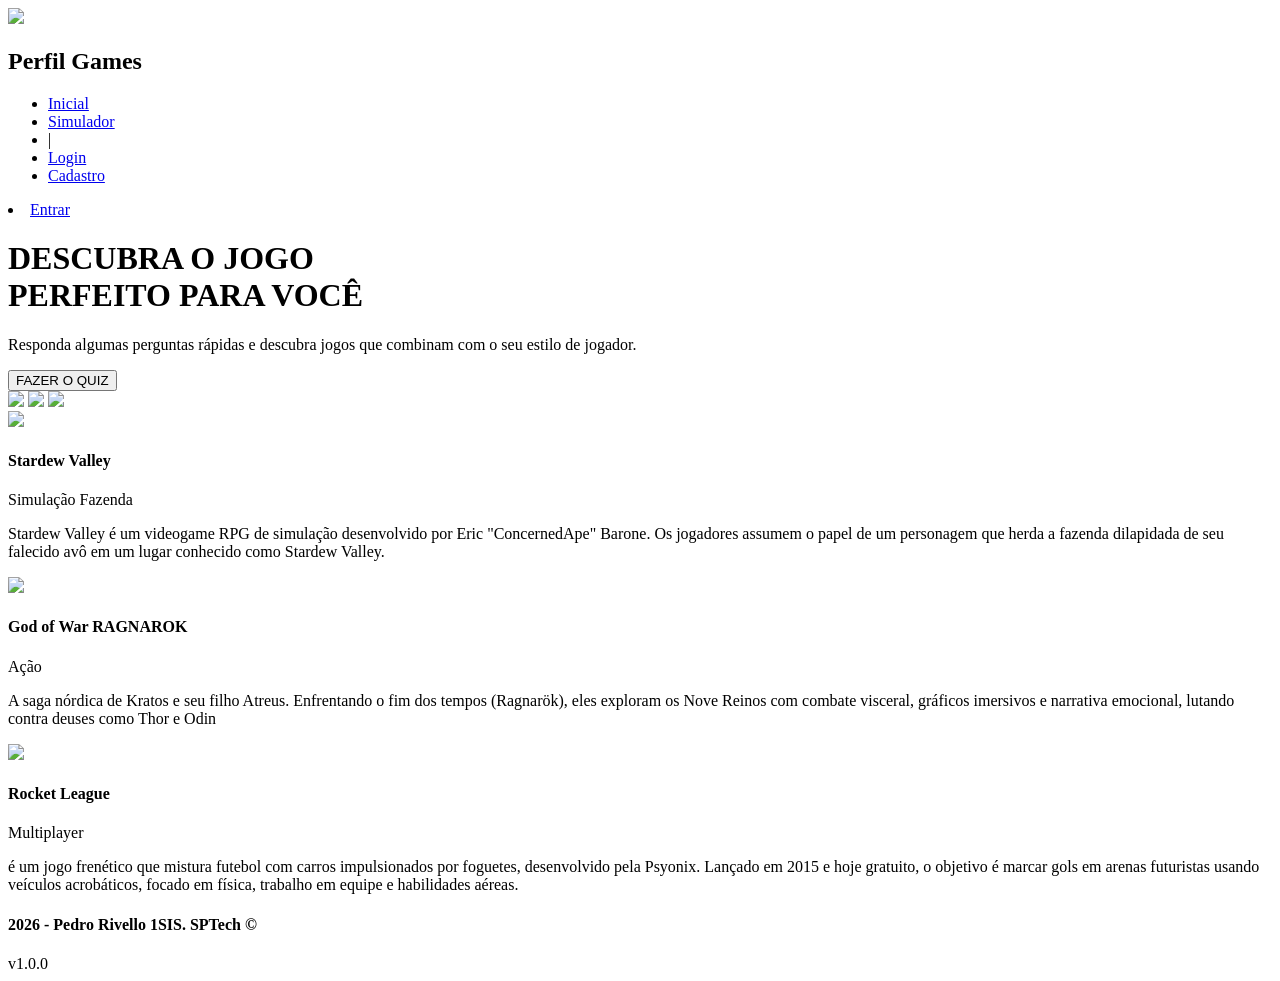
==== HTML/index.html @ fb6d1446 "Primeiro commit projeto individual" ====
<!DOCTYPE html>
<html lang="en">

<head>
  <meta charset="UTF-8">
  <meta http-equiv="X-UA-Compatible" content="IE=edge">
  <meta name="viewport" content="width=device-width, initial-scale=1.0">

  <title>Projeot Individual</title>

  <script src="./js/sessao.js"></script>

  <link rel="stylesheet" href="/Projeto-individual/CSS/estilo.css">
  <link rel="icon" href="/Projeto-individual/assets/icon/favicon2.ico">
  <link rel="preconnect" href="https://fonts.gstatic.com">
</head>

<body>
  <div class="header">
    <div class="container">
      <div class="boxes">
        <div class="box">
          <img src="/Projeto-individual/assets/imgs/Logo-gamesPerfilColor.png">
        </div>
      </div>
      <div class="container">
        <h2 class="titulo">Perfil <span>Games</span></h2>
      
      <div class="container-bttn">
        <ul class="navbar">
          <li class="agora">
            <a href="/Projeto-individual/HTML/index.html">Inicial</a>
          </li>
          <li>
            <a href="/Projeto-individual/HTML/simulador.html">Simulador</a>
          </li>
          <li>|</li>
          <li>
            <a href="/Projeto-individual/HTML/login.html">Login</a>
          </li>
          <li>
            <a href="/Projeto-individual/HTML/cadastro.html">Cadastro</a>
          </li>
        </ul>
      </div>
      <li class="botton">
        <a href="Entrar">Entrar</a>
      </li>
      </div>
    </div>
  </div>
  <div class="boxes">
    <div class="box">

<div class="banner">
  <div class="banner-content">

    <!-- TEXTO -->
    <div class="texto">
      <h1>
        DESCUBRA O JOGO <br>
        PERFEITO <span>PARA VOCÊ</span>
      </h1>

      <p>
        Responda algumas perguntas rápidas e descubra jogos que combinam com o seu estilo de jogador.
      </p>

      <button class="btn-quiz">FAZER O QUIZ</button>
    </div>

    <!-- IMAGENS -->
    <div class="cards">
      <img src="/Projeto-individual/assets/imgs/Minecraft_capa.png" class="card c1">
      <img src="/Projeto-individual/assets/imgs/lol.jpg" class="card c2">
      <img src="/Projeto-individual/assets/imgs/cs2.webp" class="card c3">
    </div>

  </div>
</div>
    </div>
  </div>
  <div class="social">
    <div class="container">
      <div class="boxes">
        <div class="box">
          <img src="/Projeto-individual/assets/imgs/stardew.jpg">
          <h4>Stardew Valley</h4>
          <span class="tag">Simulação Fazenda</span>
          <p>Stardew Valley é um videogame RPG de simulação desenvolvido por Eric "ConcernedApe" Barone. 
            Os jogadores assumem o papel de um personagem que herda a fazenda dilapidada de seu falecido avô em um lugar conhecido como Stardew Valley.</p>
        </div>
        <div class="box">
          <img src="/Projeto-individual/assets/imgs/GodOfWar.webp">
          <h4>God of War RAGNAROK</h4>
          <span class="tag">Ação</span>
          <p>A saga nórdica de Kratos e seu filho Atreus. Enfrentando o fim dos tempos (Ragnarök), 
            eles exploram os Nove Reinos com combate visceral, gráficos imersivos e narrativa emocional, 
            lutando contra deuses como Thor e Odin</p>
        </div>
        <div class="box">
          <img src="/Projeto-individual/assets/imgs/Rocket League.jpg">
          <h4>Rocket League</h4>
          <span class="tag">Multiplayer</span>
          <p>é um jogo frenético que mistura futebol com carros impulsionados por foguetes, desenvolvido pela Psyonix. Lançado em 2015 e hoje gratuito,
             o objetivo é marcar gols em arenas futuristas usando veículos acrobáticos, focado em física, trabalho em equipe e habilidades aéreas.</p>
        </div>
      </div>
    </div>
  </div>

  <div class="footer">
    <div class="container">
      <h4>2026 - Pedro Rivello 1SIS. SPTech &copy;</h4>
      <span class="version">v1.0.0</span>
    </div>
  </div>
</body>

</html>
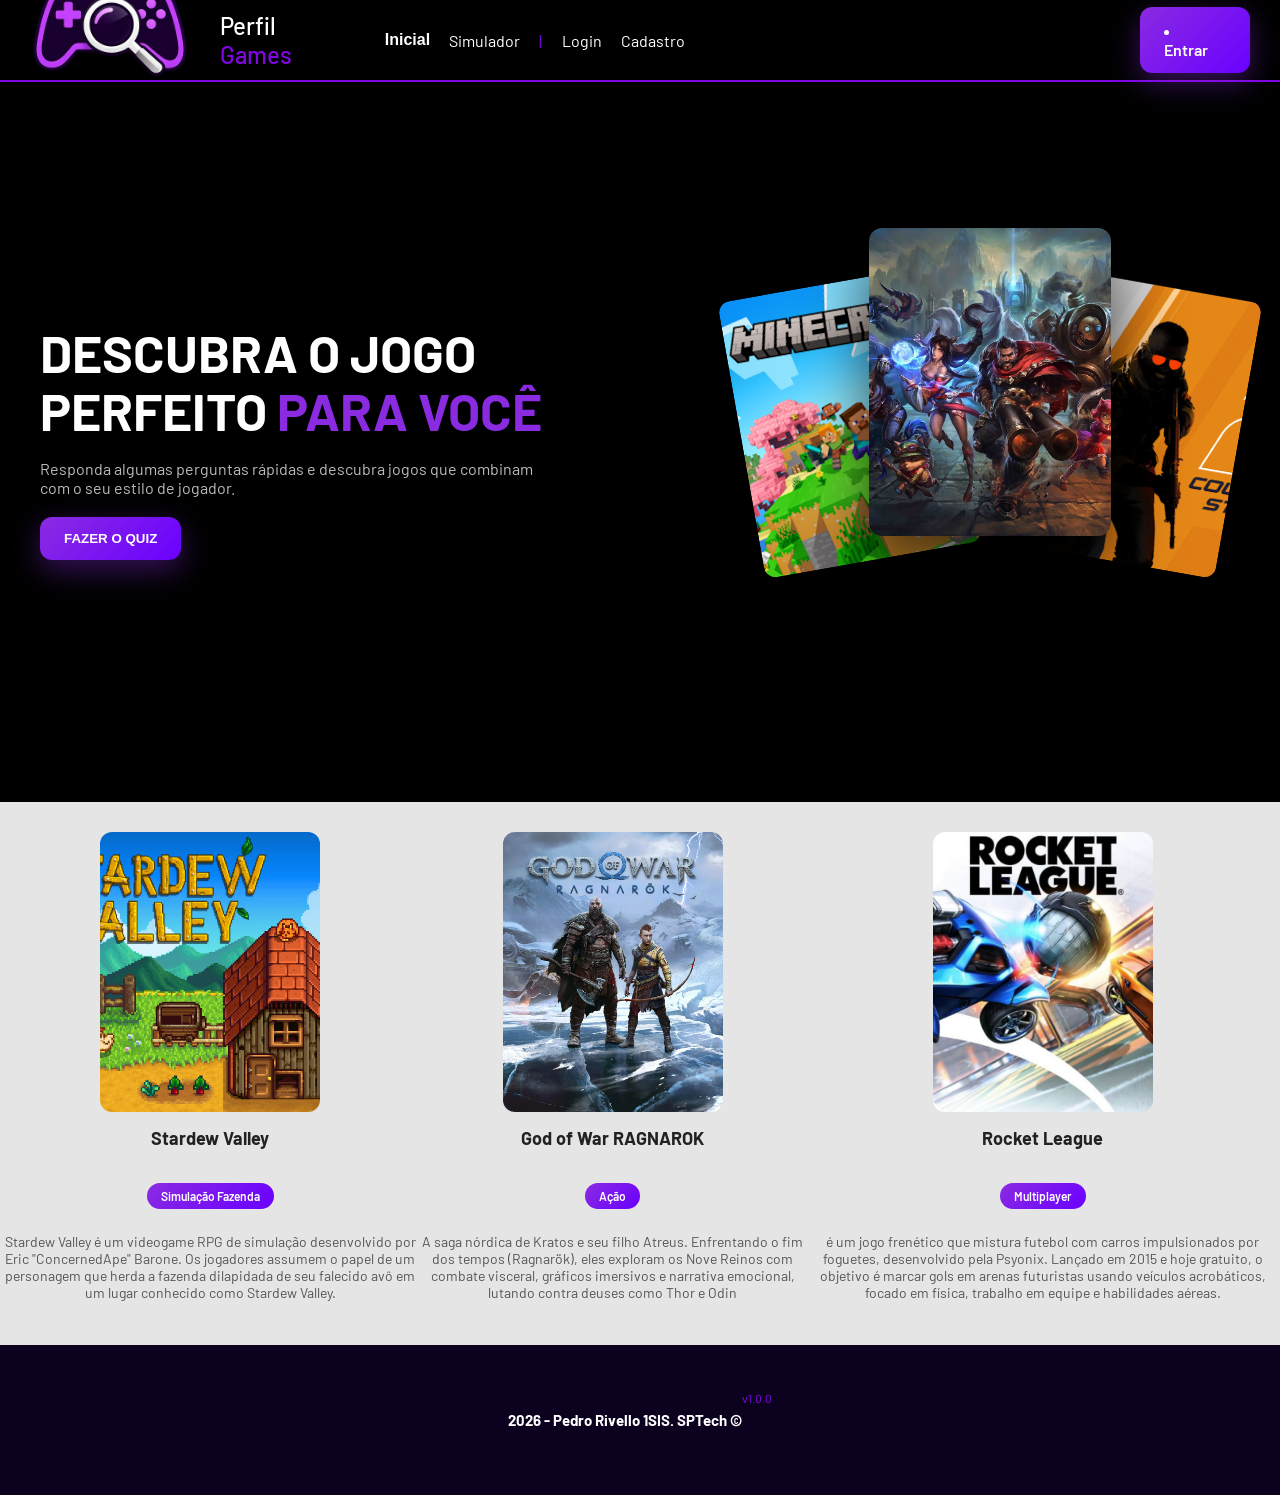
==== commit 80cb04d6: "Alteração no endereçamento" ====
--- a/HTML/index.html
+++ b/HTML/index.html
@@ -8,10 +8,10 @@
 
   <title>Projeot Individual</title>
 
-  <script src="./js/sessao.js"></script>
+  <script src="../js/sessao.js"></script>
 
-  <link rel="stylesheet" href="/Projeto-individual/CSS/estilo.css">
-  <link rel="icon" href="/Projeto-individual/assets/icon/favicon2.ico">
+  <link rel="stylesheet" href="../CSS/estilo.css">
+  <link rel="icon" href="../assets/icon/favicon2.png">
   <link rel="preconnect" href="https://fonts.gstatic.com">
 </head>
 
@@ -20,7 +20,7 @@
     <div class="container">
       <div class="boxes">
         <div class="box">
-          <img src="/Projeto-individual/assets/imgs/Logo-gamesPerfilColor.png">
+          <img src="../assets/imgs/Logo-gamesPerfilColor.png">
         </div>
       </div>
       <div class="container">
@@ -29,17 +29,17 @@
       <div class="container-bttn">
         <ul class="navbar">
           <li class="agora">
-            <a href="/Projeto-individual/HTML/index.html">Inicial</a>
+            <a href="../HTML/index.html">Inicial</a>
           </li>
           <li>
-            <a href="/Projeto-individual/HTML/simulador.html">Simulador</a>
+            <a href="../HTML/simulador.html">Simulador</a>
           </li>
           <li>|</li>
           <li>
-            <a href="/Projeto-individual/HTML/login.html">Login</a>
+            <a href="../HTML/login.html">Login</a>
           </li>
           <li>
-            <a href="/Projeto-individual/HTML/cadastro.html">Cadastro</a>
+            <a href="../HTML/cadastro.html">Cadastro</a>
           </li>
         </ul>
       </div>
@@ -71,9 +71,9 @@
 
     <!-- IMAGENS -->
     <div class="cards">
-      <img src="/Projeto-individual/assets/imgs/Minecraft_capa.png" class="card c1">
-      <img src="/Projeto-individual/assets/imgs/lol.jpg" class="card c2">
-      <img src="/Projeto-individual/assets/imgs/cs2.webp" class="card c3">
+      <img src="../assets/imgs/Minecraft_capa.png" class="card c1">
+      <img src="../assets/imgs/lol.jpg" class="card c2">
+      <img src="../assets/imgs/cs2.webp" class="card c3">
     </div>
 
   </div>
@@ -84,14 +84,14 @@
     <div class="container">
       <div class="boxes">
         <div class="box">
-          <img src="/Projeto-individual/assets/imgs/stardew.jpg">
+          <img src="../assets/imgs/stardew.jpg">
           <h4>Stardew Valley</h4>
           <span class="tag">Simulação Fazenda</span>
           <p>Stardew Valley é um videogame RPG de simulação desenvolvido por Eric "ConcernedApe" Barone. 
             Os jogadores assumem o papel de um personagem que herda a fazenda dilapidada de seu falecido avô em um lugar conhecido como Stardew Valley.</p>
         </div>
         <div class="box">
-          <img src="/Projeto-individual/assets/imgs/GodOfWar.webp">
+          <img src="../assets/imgs/GodOfWar.webp">
           <h4>God of War RAGNAROK</h4>
           <span class="tag">Ação</span>
           <p>A saga nórdica de Kratos e seu filho Atreus. Enfrentando o fim dos tempos (Ragnarök), 
@@ -99,7 +99,7 @@
             lutando contra deuses como Thor e Odin</p>
         </div>
         <div class="box">
-          <img src="/Projeto-individual/assets/imgs/Rocket League.jpg">
+          <img src="../assets/imgs/Rocket League.jpg">
           <h4>Rocket League</h4>
           <span class="tag">Multiplayer</span>
           <p>é um jogo frenético que mistura futebol com carros impulsionados por foguetes, desenvolvido pela Psyonix. Lançado em 2015 e hoje gratuito,
--- a/CSS/estilo.css
+++ b/CSS/estilo.css
@@ -0,0 +1,622 @@
+@import url('https://fonts.googleapis.com/css2?family=Barlow:ital,wght@0,100;0,200;0,300;0,400;0,500;0,600;0,700;0,800;0,900;1,100;1,200;1,300;1,400;1,500;1,600;1,700;1,800;1,900&display=swap');
+
+body {
+  margin: 0;
+  padding: 0;
+  font-family: 'Barlow', 'Segoe UI', 'Segoe UI', Tahoma, Geneva, Verdana, sans-serif;
+  background-color: black;
+}
+
+:root {
+  --tamanho-header: 80px;
+  --tamanho-banner: calc(100vh - var(--tamanho-header) - var(--tamanho-footer) - 2px);
+  --tamanho-simulador: calc(100vh - var(--tamanho-header) - var(--tamanho-footer) - 2px);
+  --tamanho-login: calc(100vh - var(--tamanho-header) - var(--tamanho-footer) - 2px);
+  --tamanho-footer: 65px;
+}
+
+.hero {
+    background-image: url('/Projeto-individual/assets/imgs/fundoroxo.avif');
+
+    background-position: center;
+    height: 70vh;
+    display: flex;
+    flex-direction: column;
+    align-items: center;
+    justify-content: flex-end;
+    text-align: center;
+    padding-bottom: 40px;
+}
+
+.container {
+  display: flex;
+  width: 100%;
+  margin: auto;
+  padding-left: 0;
+}
+
+.container-bttn {
+  display: flex;
+  justify-content:space-between;
+  width: 80%;
+  align-items: center;
+ 
+}
+
+.botton{
+   padding: 14px 24px;
+  border: none;
+  background: linear-gradient(135deg, #8a2be2, #6a00ff);
+  color: white;
+  border-radius: 12px;
+  font-weight: 600;
+  cursor: pointer;
+  box-shadow: 0 10px 30px rgba(138,43,226,0.4);
+  transition: transform 0.1s ease;
+  transform-style: preserve-3d;
+  margin-right: 30px;
+}
+.botton ::after{
+  content: "";
+  position: absolute;
+  inset: 0;
+  border-radius: 12px;
+  background: radial-gradient(circle at center, rgba(255,255,255,0.3), transparent);
+  opacity: 0;
+  transition: 0.3s;
+}
+.botton :hover ::after{
+  opacity: 1;
+}
+
+
+.header {
+  height: var(--tamanho-header);
+  border-bottom: 2px solid rgb(128, 6, 228)
+}
+
+.header .container {
+  justify-content: space-between;
+  align-items: center;
+  height: 100%;
+}
+
+.header a {
+  text-decoration: none;
+  color: rgb(255, 255, 255);
+}
+
+.agora {
+  font-weight: 800;
+}
+
+.navbar {
+  width: 300px;
+  display: flex;
+  align-items: center;
+  justify-content: space-between;
+  list-style: none;
+  color: rgb(128, 6, 228)
+}
+
+.navbar .botton{
+  margin-left: auto;
+}
+
+.entrar{
+  padding: 10px 20px;
+    border: none;
+    background: rgb(128, 6, 228);
+    color: white;
+    border-radius: 10px;
+    cursor: pointer;
+    transition: background 0.25s, transform 0.25s, box-shadow 0.25s;
+    font-weight: 600;
+    font-size: 1rem;
+    letter-spacing: 0.4px;
+    box-shadow: 0 4px 20px rgba(249, 115, 22, 0.35);
+    transform: translateY(-3px);
+    margin-right: 50px;
+}
+
+.titulo {
+  color: #ffffff;
+  width: fit-content;
+  font-weight: 500;
+}
+
+.header h1 {
+  margin: 0;
+}
+
+/* BANNER */
+
+.banner {
+  height: 80vh;
+  background: url('/Projeto-individual/assets/imgs/fundoroxo.avif') center/cover no-repeat;
+  display: flex;
+  align-items: center;
+  width: 100%;
+  color: #fff;
+}
+
+.banner-content {
+  width: 100%;
+  max-width: 1200px;
+  margin: auto;
+  display: flex;
+  justify-content: space-between;
+  align-items: center;
+}
+
+.banner .container {
+  justify-content: center;
+  align-items: center;
+  height: 100%;
+}
+.banner .container {
+  display: flex;
+  flex-direction: column;
+  align-items: flex-start;
+  text-align: left;
+  margin-left: 150px;
+}
+
+.banner .container p {
+  width: 50%;
+  margin: 0;
+  padding: 0;
+  font-size: 36px;
+}
+
+.banner .container span {
+  font-weight: 800;
+}
+
+/* MISSÃO VISÃO VALORES */
+
+.social {
+  background-color: #e5e5e5;
+  display: flex;
+}
+
+.social .container {
+  justify-content: center;
+}
+
+.box .boxes{
+  width: 80px;
+}
+
+.box img {
+  width: 220px;
+  height: 280px;
+  object-fit: cover;
+  border-radius: 12px;
+  transition: 0.3s;
+}
+
+.box h4 {
+  margin-top: 15px;
+  font-size: 18px;
+  color: #222;
+}
+
+.box p {
+  font-size: 14px;
+  color: #555;
+}
+
+.box .jogos img {
+  width: 200px;
+}
+
+.social .container .boxes {
+  display: flex;
+  justify-content: space-between;
+  width: 100%;
+  padding: 30px 0;
+}
+
+.social p {
+  text-align: center;
+}
+
+.box {
+  display: flex;
+  flex-direction: column;
+  align-items: center;
+}
+
+/* FOOTER */
+
+.footer {
+  background-color: #0d0120;
+  height: 150px;
+  color: #fff;
+  display: flex;
+  font-size: 15px;
+}
+
+.footer .container {
+  justify-content: center;
+  text-align: center;
+}
+
+.footer .container .version {
+  font-size: 12px;
+}
+
+/* LOGIN */
+
+.login {
+  height: var(--tamanho-login);
+  background-image: url('/Projeto-individual/assets/imgs/fundoroxo.avif');
+  background-size: cover;
+}
+
+.login .container {
+  justify-content: center;
+  align-items: center;
+  height: 100%;
+}
+
+.card h2 {
+  margin: 0;
+  font-size: 30px;
+}
+.cards {
+  position: relative;
+  width: 500px;
+  height: 400px;
+}
+
+.card {
+  position: absolute;
+  width: 300px;
+  height: 500px;
+  object-fit: cover;
+  border-radius: 20px;
+  box-shadow: 0 25px 60px rgba(0,0,0,0.7);
+  transition: 0.3s;
+  color: rgb(255, 255, 255);
+  align-items: center;
+}
+.card:hover {
+  transform: scale(1.15) rotate(0deg);
+  z-index: 3;
+}
+
+.card-img img {
+  width: 100%;
+  height: 100%;
+  object-fit: cover;
+  display: block;
+}
+
+.card-img:hover {
+  transform: scale(1.15) rotate(0deg);
+  z-index: 3;
+}
+
+.card-img {
+  width: 240px;
+  height: 300px;
+  object-fit: cover;
+  border-radius: 18px;
+  box-shadow: 0 20px 50px rgba(0,0,0,0.7);
+  transition: 0.3s;
+}
+
+.formulario {
+  display: flex;
+  height: 90%;
+  width: 80%;
+  justify-content: space-around;
+  flex-direction: column;
+  align-items: center; 
+  margin-left: 30px;
+}
+
+.formulario span {
+  font-size: 15px;
+  font-weight: 800;
+}
+
+.formulario input {
+  border: 2px solid #32b9cd;
+  text-align: center;
+  border-radius: 10px;
+  margin: 0;
+}
+
+.formulario select {
+  border: 2px solid #32b9cd;
+  background-color: white;
+  color: gray;
+  height: 36px;
+  text-align: center;
+  border-radius: 10px;
+  margin: 0;
+}
+
+.campo {
+  display: flex;
+  flex-direction: column;
+  justify-content: start;
+  padding: 5px 0;
+}
+
+.botao {
+  cursor: pointer;
+  font-family: "Barlow", sans-serif;
+  border: 0;
+  border-radius: 5px;
+  font-weight: 600;
+  font-size: 18px;
+  color: #fff;
+  background-color: #ED145B;
+  width: 120px;
+  height: 30px;
+  align-self: center;
+  margin-top: 20px;
+}
+
+.loading-div {
+  width: 50px;
+  display: none;
+}
+
+.loading-div img {
+  height: 50px;
+  width: 50px;
+}
+
+#div_erros_login {
+  display: none
+}
+
+/* FORMULARIO */
+
+.alerta_erro{
+  display: flex;
+  justify-content: flex-end;
+}
+
+.card_erro {
+  display: none;
+  background-color: #fff;
+  color: black;
+  width: 230px;
+  position: fixed;
+  border-radius: 4px;
+  border: #ED145B 3px solid;
+  padding: 10px;
+  margin-right: 10%;
+}
+
+.card_erro #mensagem_erro{
+  font-weight: 500;
+  font-size: 20px;
+}
+
+.formulario .tipo_campo {
+  font-size: 20px;
+  font-weight: 600 !important;
+}
+
+.formulario {
+  display: flex;
+  flex-direction: column;
+  
+}
+
+input {
+  margin-bottom: 10px;
+  border: 2px solid #32b9cd;
+  padding: 10px;
+  text-align: center;
+  border-radius: 10px;
+}
+
+.btn {
+  font-family: "Barlow", sans-serif;
+  border: 0;
+  border-radius: 5px;
+  font-weight: 600;
+  font-size: 18px;
+  padding: 10px 15px;
+  color: white;
+  background-color: #ED145B;
+  width: 120px;
+  align-self: center;
+  margin-top: 5px;
+}
+
+.loading-div {
+  width: 50px;
+  margin: auto;
+  display: none;
+}
+
+.loading-div img {
+  height: 50px;
+  width: 50px;
+}
+
+/* SIMULADOR */
+
+.simulador {
+  color: white;
+}
+
+.simulador .container {
+  flex-direction: column;
+  overflow: scroll; 
+  height: var(--tamanho-simulador);
+}
+
+/* ALERTA */
+
+#alerta {
+  position: absolute;
+  right: 0;
+  bottom: 0;
+}
+
+.mensagem-alarme {
+  background-color: white;
+  border-radius: 5px;
+  width: 300px;
+  height: 80px;
+  margin: 10px;
+  padding: 10px 0;
+  display: flex;
+  justify-content: space-evenly;
+  align-items: center;
+}
+
+.mensagem-alarme h3 {
+  font-size: 14px;
+  margin: 0;
+}
+
+.mensagem-alarme .informacao {
+  width: 66%;
+}
+
+.alarme-sino {
+  width: 48px;
+  height: 48px;
+  animation-name: bell;
+  animation-duration: 4s;
+  background-image: url('https://cdn-icons-png.flaticon.com/512/1157/1157000.png');
+  background-size: cover;
+  animation-iteration-count: infinite;
+}
+
+@keyframes bell {
+  0%   {transform: rotate(25deg)}
+  25%  {transform: rotate(-25deg)}
+  50%  {transform: rotate(25deg)}
+  75%  {transform: rotate(-25deg)}
+  100% {transform: rotate(25deg)}
+}
+span{
+  color: rgb(128, 6, 228);
+}
+
+
+.subtitulo-banner {
+  margin-top: 10px;
+  color: #696e6e;
+  align-items: flex-start;
+}
+.banner .botton{
+  padding: 10px 20px;
+    border: none;
+    background: rgb(128, 6, 228);
+    color: white;
+    border-radius: 10px;
+    cursor: pointer;
+    transition: background 0.25s, transform 0.25s, box-shadow 0.25s;
+    font-weight: 600;
+    font-size: 1rem;
+    letter-spacing: 0.4px;
+    box-shadow: 0 4px 20px rgba(249, 115, 22, 0.35);
+    transform: translateY(-3px);
+}
+
+.imagens-banner {
+  position: absolute;
+  right: 80px;
+  top: 50%;
+  transform: translateY(-50%);
+  display: flex;
+  align-items: center;
+}
+
+
+.c1 {
+  left: 0;
+  top: 40px;
+  transform: rotate(-10deg);
+  z-index: 1;
+}
+.c2 {
+  left: 140px;
+  top: 0;
+  transform: scale(1.1);
+  z-index: 2;
+}
+
+/* DIREITA */
+.c3 {
+  left: 280px;
+  top: 40px;
+  transform: rotate(10deg);
+  z-index: 1;
+}
+
+.img1, .img3 {
+  opacity: 0.95;
+}
+
+
+.texto {
+  max-width: 520px;
+  color: white;
+}
+
+.texto h1 {
+  font-size: 52px;
+  line-height: 1.1;
+  margin: 0;
+}
+
+.texto span {
+  color: #8a2be2;
+}
+
+.texto p {
+  margin: 20px 0;
+  color: #bcbcbc;
+  font-size: 16px;
+}
+.btn-quiz {
+  padding: 14px 24px;
+  border: none;
+  background: linear-gradient(135deg, #8a2be2, #6a00ff);
+  color: white;
+  border-radius: 12px;
+  font-weight: 600;
+  cursor: pointer;
+  box-shadow: 0 10px 30px rgba(138,43,226,0.4);
+  transition: transform 0.1s ease;
+  transform-style: preserve-3d;
+}
+
+.btn-quiz::after {
+  content: "";
+  position: absolute;
+  inset: 0;
+  border-radius: 12px;
+  background: radial-gradient(circle at center, rgba(255,255,255,0.3), transparent);
+  opacity: 0;
+  transition: 0.3s;
+}
+
+.btn-quiz:hover::after {
+  opacity: 1;
+}
+
+.tag {
+  display: inline-block;
+  margin: 10px 0;
+  padding: 6px 14px;
+  background: linear-gradient(135deg, #8a2be2, #6a00ff);
+  color: white;
+  border-radius: 20px;
+  font-size: 12px;
+  font-weight: 600;
+}
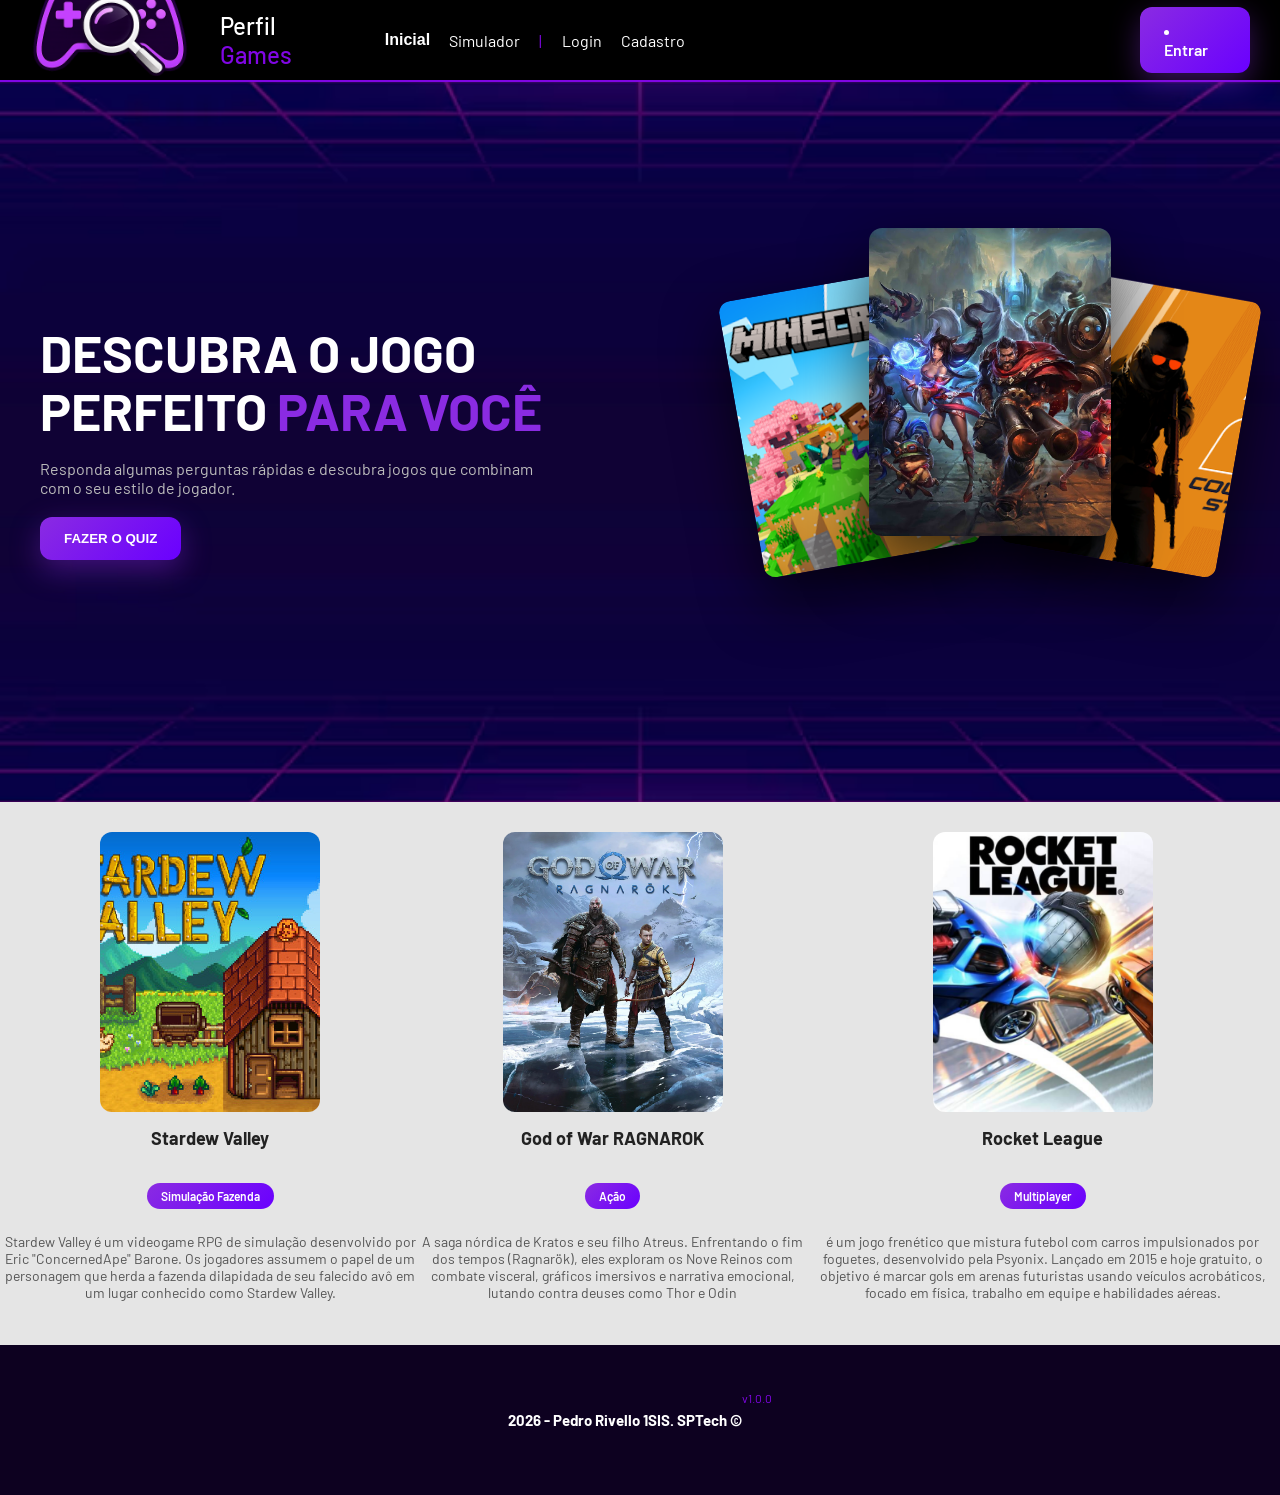
==== commit 89af8d3a: "Alteração CSS" ====
--- a/HTML/index.html
+++ b/HTML/index.html
@@ -6,12 +6,12 @@
   <meta http-equiv="X-UA-Compatible" content="IE=edge">
   <meta name="viewport" content="width=device-width, initial-scale=1.0">
 
-  <title>Projeot Individual</title>
+  <title>Projeto Individual</title>
 
   <script src="../js/sessao.js"></script>
 
   <link rel="stylesheet" href="../CSS/estilo.css">
-  <link rel="icon" href="../assets/icon/favicon2.png">
+  <link rel="icon" href="../assets/imgs/Logo-gamesPerfil.png">
   <link rel="preconnect" href="https://fonts.gstatic.com">
 </head>
 
--- a/CSS/estilo.css
+++ b/CSS/estilo.css
@@ -16,7 +16,7 @@
 }
 
 .hero {
-    background-image: url('/Projeto-individual/assets/imgs/fundoroxo.avif');
+    background-image: url('../assets/imgs/fundoroxo.avif');
 
     background-position: center;
     height: 70vh;
@@ -133,7 +133,7 @@
 
 .banner {
   height: 80vh;
-  background: url('/Projeto-individual/assets/imgs/fundoroxo.avif') center/cover no-repeat;
+  background: url('../assets/imgs/fundoroxo.avif') center/cover no-repeat;
   display: flex;
   align-items: center;
   width: 100%;
@@ -251,7 +251,7 @@
 
 .login {
   height: var(--tamanho-login);
-  background-image: url('/Projeto-individual/assets/imgs/fundoroxo.avif');
+  background-image: url('../assets/imgs/fundoroxo.avif');
   background-size: cover;
 }
 
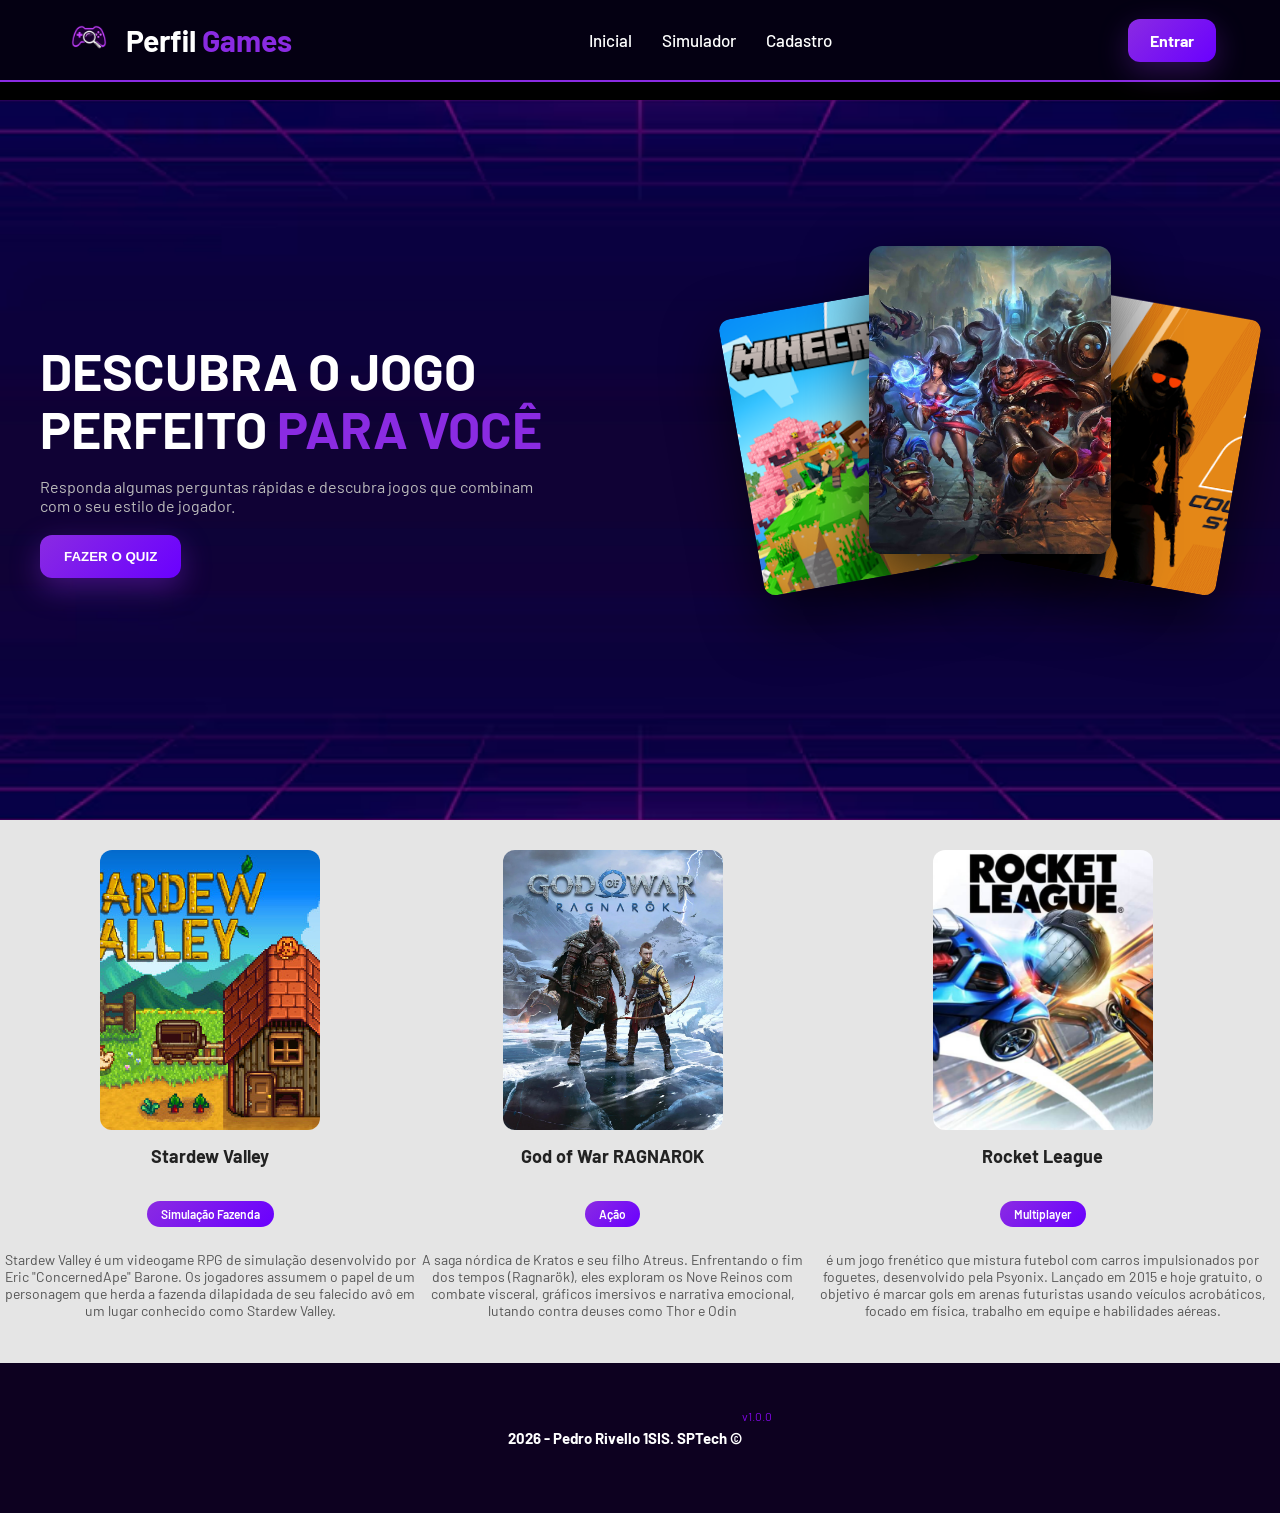
==== commit c6b8ffc9: "Inserção e costumizacao do quiz e ajuste no HEADER" ====
--- a/HTML/index.html
+++ b/HTML/index.html
@@ -16,39 +16,32 @@
 </head>
 
 <body>
-  <div class="header">
+ <div class="header">
     <div class="container">
-      <div class="boxes">
-        <div class="box">
-          <img src="../assets/imgs/Logo-gamesPerfilColor.png">
+
+        <div class="logo-area">
+            <img src="../assets/imgs/Logo-gamesPerfilColor.png">
+
+            <h2 class="titulo">
+                Perfil <span>Games</span>
+            </h2>
         </div>
-      </div>
-      <div class="container">
-        <h2 class="titulo">Perfil <span>Games</span></h2>
-      
-      <div class="container-bttn">
         <ul class="navbar">
-          <li class="agora">
-            <a href="../HTML/index.html">Inicial</a>
-          </li>
-          <li>
-            <a href="../HTML/simulador.html">Simulador</a>
-          </li>
-          <li>|</li>
-          <li>
-            <a href="../HTML/login.html">Login</a>
-          </li>
-          <li>
-            <a href="../HTML/cadastro.html">Cadastro</a>
-          </li>
+            <li>
+                <a href="../HTML/index.html">Inicial</a>
+            </li>
+            <li>
+                <a href="../HTML/simulador.html">Simulador</a>
+            </li>
+            <li>
+                <a href="../HTML/cadastro.html">Cadastro</a>
+            </li>
         </ul>
-      </div>
-      <li class="botton">
-        <a href="Entrar">Entrar</a>
-      </li>
-      </div>
+        <a href="../HTML/login.html" class="btn-header">
+            Entrar
+        </a>
     </div>
-  </div>
+</div>
   <div class="boxes">
     <div class="box">
 
@@ -66,7 +59,7 @@
         Responda algumas perguntas rápidas e descubra jogos que combinam com o seu estilo de jogador.
       </p>
 
-      <button class="btn-quiz">FAZER O QUIZ</button>
+      <a href="../HTML/Quiz.html"><button class="btn-quiz">FAZER O QUIZ</button></a>
     </div>
 
     <!-- IMAGENS -->
--- a/CSS/estilo.css
+++ b/CSS/estilo.css
@@ -5,6 +5,7 @@
   padding: 0;
   font-family: 'Barlow', 'Segoe UI', 'Segoe UI', Tahoma, Geneva, Verdana, sans-serif;
   background-color: black;
+  padding-top: 100px;
 }
 
 :root {
@@ -71,14 +72,35 @@
 
 
 .header {
-  height: var(--tamanho-header);
-  border-bottom: 2px solid rgb(128, 6, 228)
+    width: 100%;
+    height: 80px;
+    border-bottom: 2px solid #8a2be2;
+    background: rgba(5, 0, 20, 0.95);
+    backdrop-filter: blur(10px);
+    position: fixed;
+    top: 0;
+    left: 0;
+    z-index: 1000;
 }
 
 .header .container {
-  justify-content: space-between;
-  align-items: center;
-  height: 100%;
+    width: 90%;
+    height: 100%;
+    margin: auto;
+
+    display: flex;
+    align-items: center;
+    justify-content: space-between;
+}
+
+.logo-area {
+    display: flex;
+    align-items: center;
+    gap: 12px;
+}
+
+.logo-area img {
+    width: 50px;
 }
 
 .header a {
@@ -91,12 +113,24 @@
 }
 
 .navbar {
-  width: 300px;
-  display: flex;
-  align-items: center;
-  justify-content: space-between;
-  list-style: none;
-  color: rgb(128, 6, 228)
+    display: flex;
+    align-items: center;
+    gap: 30px;
+    list-style: none;
+    margin: 0;
+    padding: 0;
+}
+
+.navbar a {
+    color: white;
+    text-decoration: none;
+    font-size: 17px;
+    font-weight: 500;
+    transition: 0.3s;
+}
+
+.navbar a:hover {
+    color: #a855f7;
 }
 
 .navbar .botton{
@@ -120,9 +154,14 @@
 }
 
 .titulo {
-  color: #ffffff;
-  width: fit-content;
-  font-weight: 500;
+    color: white;
+    font-size: 30px;
+    font-weight: 700;
+    margin: 0;
+}
+
+.titulo span {
+    color: #8a2be2;
 }
 
 .header h1 {
@@ -355,7 +394,7 @@
   font-weight: 600;
   font-size: 18px;
   color: #fff;
-  background-color: #ED145B;
+  background-color: #8a2be2;
   width: 120px;
   height: 30px;
   align-self: center;
@@ -431,6 +470,21 @@
   width: 120px;
   align-self: center;
   margin-top: 5px;
+}
+
+.btn-header {
+    padding: 12px 22px;
+    border-radius: 12px;
+    background: linear-gradient(135deg, #8a2be2, #6a00ff);
+    color: white;
+    text-decoration: none;
+    font-weight: 700;
+    transition: 0.3s;
+    box-shadow: 0 10px 30px rgba(138,43,226,0.3);
+}
+
+.btn-header:hover {
+    transform: translateY(-2px);
 }
 
 .loading-div {
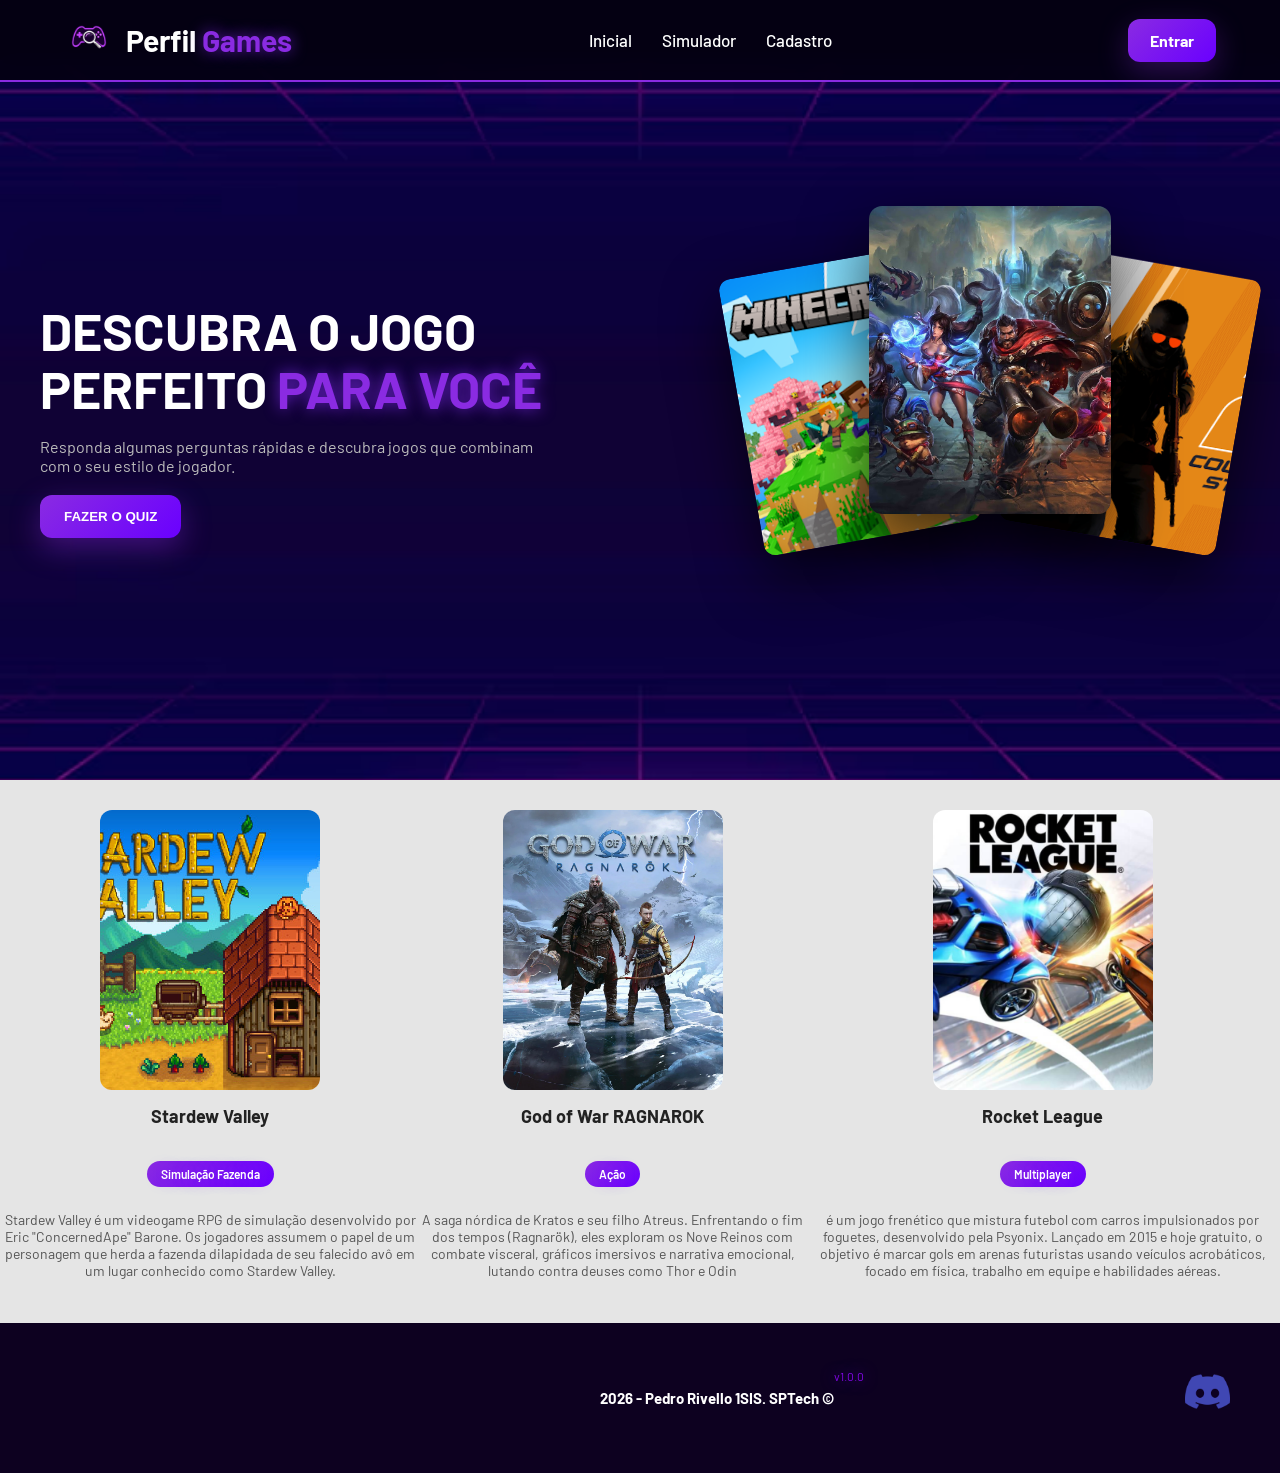
==== commit 5935de66: "Alterando o Background e outras telas" ====
--- a/HTML/index.html
+++ b/HTML/index.html
@@ -11,7 +11,7 @@
   <script src="../js/sessao.js"></script>
 
   <link rel="stylesheet" href="../CSS/estilo.css">
-  <link rel="icon" href="../assets/imgs/Logo-gamesPerfil.png">
+  <link rel="icon" href="../assets/icon/icons8-controle-64.png">
   <link rel="preconnect" href="https://fonts.gstatic.com">
 </head>
 
@@ -106,8 +106,15 @@
     <div class="container">
       <h4>2026 - Pedro Rivello 1SIS. SPTech &copy;</h4>
       <span class="version">v1.0.0</span>
+
+      <div class="footer-right">
+        <div class="midiaSocial">
+          <img src="../assets/icon/discord.png" alt="Discord">
+        </div>
+      </div>
     </div>
   </div>
+
 </body>
 
 </html>
--- a/CSS/estilo.css
+++ b/CSS/estilo.css
@@ -5,7 +5,7 @@
   padding: 0;
   font-family: 'Barlow', 'Segoe UI', 'Segoe UI', Tahoma, Geneva, Verdana, sans-serif;
   background-color: black;
-  padding-top: 100px;
+  padding-top: 60px;
 }
 
 :root {
@@ -18,9 +18,8 @@
 
 .hero {
     background-image: url('../assets/imgs/fundoroxo.avif');
-
     background-position: center;
-    height: 70vh;
+    height: 100vh;
     display: flex;
     flex-direction: column;
     align-items: center;
@@ -162,6 +161,7 @@
 
 .titulo span {
     color: #8a2be2;
+    text-shadow: 0 0 15px rgba(138,44,255,0.7);
 }
 
 .header h1 {
@@ -275,22 +275,47 @@
   color: #fff;
   display: flex;
   font-size: 15px;
+  align-self: center;
 }
 
 .footer .container {
   justify-content: center;
   text-align: center;
+  margin-left: 600px
 }
 
 .footer .container .version {
   font-size: 12px;
 }
 
+.footer-right{
+  flex: 1;
+  display: flex;
+  justify-content: flex-end;
+}
+
+.midiaSocial{
+ display: flex;
+ gap: 25px;
+}
+
+.midiaSocial img{
+  width: 45px;
+  height: 45px;
+  cursor: pointer;
+  transition: 0.3s;
+  margin-right: 50px;
+  opacity: 0.7;
+}
+.midiaSocial img:hover{
+  transform: scale(1.1);
+}   
+
 /* LOGIN */
 
 .login {
   height: var(--tamanho-login);
-  background-image: url('../assets/imgs/fundoroxo.avif');
+  background-image: url('../assets/imgs/Cenario\ Spyro.jpg');
   background-size: cover;
 }
 
@@ -346,12 +371,41 @@
   box-shadow: 0 20px 50px rgba(0,0,0,0.7);
   transition: 0.3s;
 }
+.card-login{
+  position: absolute;
+  width: 300px;
+  height: 300px;
+  object-fit: cover;
+  border-radius: 20px;
+  background: rgb(35, 0, 80);
+  box-shadow: 0 25px 60px rgba(0,0,0,0.7);
+  color: rgb(255, 255, 255);
+  align-items: center;
+}
+.card-login span{
+  color: rgb(255, 255, 255);
+}
+
+.card-cadastro{
+  position: absolute;
+  width: 300px;
+  height: 380px;
+  object-fit: cover;
+  border-radius: 20px;
+  background: rgb(35, 0, 80);
+  box-shadow: 0 25px 60px rgba(0,0,0,0.7);
+  color: rgb(255, 255, 255);
+  align-items: center;
+}
+.card-cadastro span{
+  color: rgb(255, 255, 255); ;
+}
 
 .formulario {
   display: flex;
   height: 90%;
   width: 80%;
-  justify-content: space-around;
+  justify-content: center;
   flex-direction: column;
   align-items: center; 
   margin-left: 30px;
@@ -363,14 +417,14 @@
 }
 
 .formulario input {
-  border: 2px solid #32b9cd;
+  border: 2px solid #362b2b;
   text-align: center;
   border-radius: 10px;
   margin: 0;
 }
 
 .formulario select {
-  border: 2px solid #32b9cd;
+  border: 2px solid #362b2b;
   background-color: white;
   color: gray;
   height: 36px;
@@ -452,7 +506,7 @@
 
 input {
   margin-bottom: 10px;
-  border: 2px solid #32b9cd;
+  border: 2px solid #000000;
   padding: 10px;
   text-align: center;
   border-radius: 10px;
@@ -558,6 +612,7 @@
 }
 span{
   color: rgb(128, 6, 228);
+  text-shadow: 0 0 15px rgba(138,44,255,0.7);
 }
 
 
